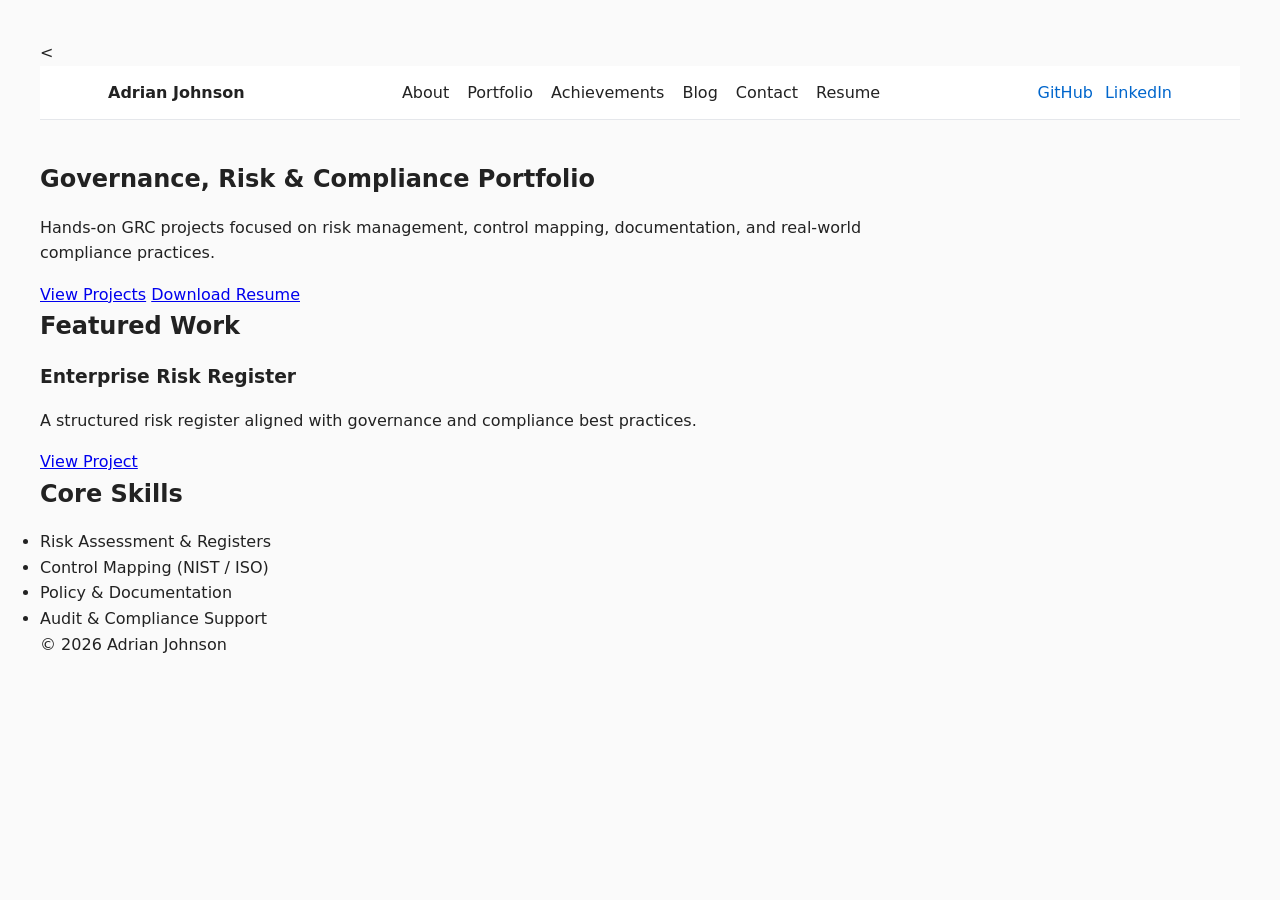
==== index.html @ 7fa9a345 "Add LinkedIn link to navigation" ====
<!DOCTYPE html>
<html lang="en">
<head>
  <meta charset="UTF-8" />
  <meta name="viewport" content="width=device-width, initial-scale=1.0" />

  <title>Adrian Johnson | GRC Portfolio</title>

  <!-- Global CSS -->
  <<link rel="stylesheet" href="/assets/css/styles.css" />
</head>
<body>

  <!-- Sticky Navigation -->
  <header class="site-header">
    <nav class="nav">
      <div class="nav-left">
        <a href="/" class="logo">Adrian Johnson</a>
      </div>

      <ul class="nav-links">
        <li><a href="/about/">About</a></li>

        <li class="dropdown">
          <span>Portfolio</span>
          <ul class="dropdown-menu">
            <li><a href="/projects/">Projects</a></li>
            <li><a href="/experience/">Experience</a></li>
            <li><a href="/skills/">Skills</a></li>
          </ul>
        </li>

        <li class="dropdown">
          <span>Achievements</span>
          <ul class="dropdown-menu">
            <li><a href="/awards/">Awards</a></li>
            <li><a href="/certificates/">Certificates</a></li>
            <li><a href="/education/">Education</a></li>
          </ul>
        </li>

        <li><a href="/blog/">Blog</a></li>
        <li><a href="/contact/">Contact</a></li>
        <li><a href="/docs/Adrian_Johnson_Resume.pdf" target="_blank">Resume</a></li>
      </ul>

      <div class="nav-actions">
        <a href="https://github.com/adrianxjohnson" target="_blank">GitHub</a>
        <a href="https://www.linkedin.com/in/adrian-johnson-964ab7300" target="_blank" rel="noopener">LinkedIn</a>
      </div>
    </nav>
  </header>

  <!-- Hero Section -->
  <main>
    <section class="hero">
      <h1>Governance, Risk & Compliance Portfolio</h1>
      <p>
        Hands-on GRC projects focused on risk management, control mapping,
        documentation, and real-world compliance practices.
      </p>

      <div class="hero-actions">
        <a href="/projects/" class="btn-primary">View Projects</a>
        <a href="/docs/Adrian_Johnson_Resume.pdf" class="btn-secondary" target="_blank" rel="noopener">Download Resume</a>
      </div>
    </section>

    <!-- Featured Work -->
    <section class="featured-work">
      <h2>Featured Work</h2>

      <div class="project-card">
        <h3>Enterprise Risk Register</h3>
        <p>
          A structured risk register aligned with governance and compliance best practices.
        </p>
        <a href="/projects/risk-register/">View Project</a>
      </div>
    </section>

    <!-- Skills Snapshot -->
    <section class="skills-snapshot">
      <h2>Core Skills</h2>
      <ul>
        <li>Risk Assessment & Registers</li>
        <li>Control Mapping (NIST / ISO)</li>
        <li>Policy & Documentation</li>
        <li>Audit & Compliance Support</li>
      </ul>
    </section>
  </main>

  <!-- Footer -->
  <footer class="site-footer">
    <p>&copy; 2026 Adrian Johnson</p>
  </footer>

  <!-- Global JavaScript -->
  <script src="/assets/js/main.js"></script>

</body>
</html>
---- assets/css/styles.css ----
/* Base reset */
* {
  box-sizing: border-box;
  margin: 0;
  padding: 0;
}

body {
  font-family: system-ui, -apple-system, BlinkMacSystemFont, "Segoe UI", Roboto, Arial, sans-serif;
  line-height: 1.6;
  color: #222;
  background-color: #fafafa;
  padding: 40px;
}

/* Layout */
header {
  margin-bottom: 40px;
}

nav ul {
  list-style: none;
  display: flex;
  gap: 20px;
}

nav a {
  text-decoration: none;
  color: #0066cc;
  font-weight: 500;
}

nav a:hover {
  text-decoration: underline;
}

/* Main content */
main {
  max-width: 900px;
}

h1, h2, h3 {
  margin-bottom: 16px;
}

p {
  margin-bottom: 16px;
}

/* =========================
   Sticky Top Navigation
   ========================= */

.site-header {
  position: sticky;
  top: 0;
  z-index: 1000;
  background: #ffffff;
  border-bottom: 1px solid #e5e7eb;
}

.nav {
  max-width: 1100px;
  margin: 0 auto;
  padding: 14px 18px;
  display: flex;
  align-items: center;
  justify-content: space-between;
  gap: 16px;
}

.nav-left .logo {
  font-weight: 700;
  text-decoration: none;
  color: inherit;
}

.nav-links {
  list-style: none;
  display: flex;
  align-items: center;
  gap: 18px;
  margin: 0;
  padding: 0;
}

.nav-links a,
.nav-links span {
  text-decoration: none;
  color: inherit;
  font-weight: 500;
}

.nav-links a:hover {
  text-decoration: underline;
  text-underline-offset: 4px;
}

.nav-actions {
  display: flex;
  align-items: center;
  gap: 12px;
}

.nav-actions a {
  text-decoration: none;
  font-weight: 500;
}

/* =========================
   Dropdown Fix (Item 2C)
   ========================= */

.nav-links li {
  position: relative;
}

.dropdown-menu {
  display: none;
  position: absolute;
  top: 100%;
  left: 0;

  min-width: 200px;
  padding: 10px 0;
  margin-top: 10px;

  background: #ffffff;
  border: 1px solid #e5e7eb;
  border-radius: 10px;

  box-shadow: 0 10px 30px rgba(0, 0, 0, 0.08);
  z-index: 2000;
}

.dropdown-menu li {
  display: block;
}

.dropdown-menu a {
  display: block;
  padding: 10px 14px;
  white-space: nowrap;
}

.dropdown:hover .dropdown-menu {
  display: block;
}

/* =========================
   Nav Polish (Item 2D)
   ========================= */

.dropdown-menu a {
  color: inherit;
  text-decoration: none;
  border-radius: 8px;
}

.dropdown-menu a:hover {
  background: #f3f4f6;
}
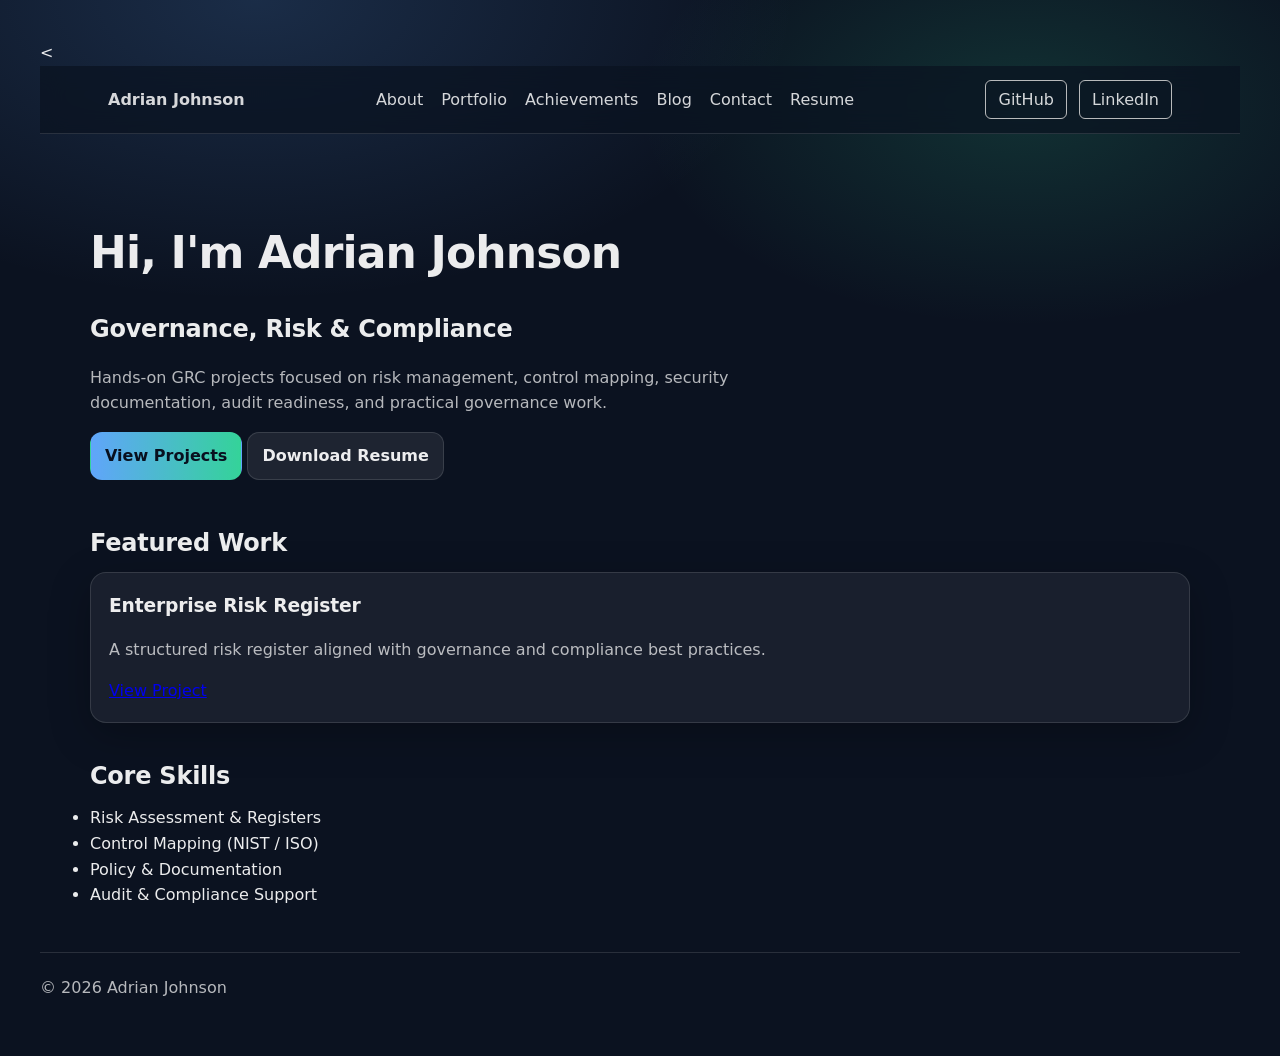
==== commit c27b300a: "Update index.html" ====
--- a/index.html
+++ b/index.html
@@ -45,7 +45,7 @@
       </ul>
 
       <div class="nav-actions">
-        <a href="https://github.com/adrianxjohnson" target="_blank">GitHub</a>
+        <a href="https://github.com/adrianxjohnson" target="_blank" rel="noopener">GitHub</a>
         <a href="https://www.linkedin.com/in/adrian-johnson-964ab7300" target="_blank" rel="noopener">LinkedIn</a>
       </div>
     </nav>
@@ -54,10 +54,13 @@
   <!-- Hero Section -->
   <main>
     <section class="hero">
-      <h1>Governance, Risk & Compliance Portfolio</h1>
+      <h1>Hi, I'm Adrian Johnson</h1>
+<h2>Governance, Risk & Compliance</h2>
       <p>
-        Hands-on GRC projects focused on risk management, control mapping,
-        documentation, and real-world compliance practices.
+        <p>
+  Hands-on GRC projects focused on risk management, control mapping,
+  security documentation, audit readiness, and practical governance work.
+</p>
       </p>
 
       <div class="hero-actions">
--- a/assets/css/styles.css
+++ b/assets/css/styles.css
@@ -157,6 +157,196 @@
   border-radius: 8px;
 }
 
+.nav-actions a {
+  padding: 6px 12px;
+  border: 1px solid #ccc;
+  border-radius: 6px;
+  text-decoration: none;
+  font-weight: 500;
+}
+
 .dropdown-menu a:hover {
   background: #f3f4f6;
 }
+
+/* =========================
+   Modern Portfolio Theme
+   (Jhaxce-inspired look)
+   Paste at bottom of styles.css
+========================= */
+
+:root{
+  --bg: #0b1220;
+  --panel: rgba(255,255,255,.06);
+  --panel-strong: rgba(255,255,255,.10);
+  --text: rgba(255,255,255,.92);
+  --muted: rgba(255,255,255,.70);
+  --border: rgba(255,255,255,.12);
+  --shadow: 0 18px 50px rgba(0,0,0,.35);
+  --radius: 16px;
+
+  --primary: #60a5fa;
+  --primary-2: #34d399;
+}
+
+/* Page background + type */
+body{
+  background:
+    radial-gradient(900px 500px at 20% 0%, rgba(96,165,250,.18), transparent 60%),
+    radial-gradient(700px 400px at 80% 10%, rgba(52,211,153,.16), transparent 55%),
+    var(--bg);
+  color: var(--text);
+}
+
+main{
+  max-width: 1100px;
+  margin: 0 auto;
+}
+
+/* Sticky header: darker glass */
+.site-header{
+  background: rgba(11,18,32,.72);
+  backdrop-filter: blur(12px);
+  border-bottom: 1px solid var(--border);
+}
+
+/* Nav links */
+.nav a, .nav-links a, .nav-links span{
+  color: var(--text);
+  opacity: .9;
+}
+.nav a:hover, .nav-links a:hover{
+  opacity: 1;
+  text-decoration: none;
+}
+
+/* Dropdown menu panel look */
+.dropdown-menu{
+  background: rgba(15,23,42,.92);
+  border: 1px solid var(--border);
+  border-radius: 14px;
+  box-shadow: var(--shadow);
+  padding: 8px;
+}
+.dropdown-menu a{
+  border-radius: 10px;
+}
+.dropdown-menu a:hover{
+  background: rgba(255,255,255,.08);
+}
+
+/* Hero section spacing + big type */
+.hero{
+  padding: 56px 0 10px;
+}
+.hero h1{
+  font-size: 44px;
+  line-height: 1.05;
+  margin-bottom: 10px;
+  letter-spacing: -0.02em;
+}
+.hero p{
+  color: var(--muted);
+  font-size: 16px;
+  max-width: 70ch;
+}
+
+/* The “pill” status badge (like “Available for opportunities”) */
+.hero .status,
+.status-pill{
+  display: inline-flex;
+  align-items: center;
+  gap: 8px;
+  padding: 8px 12px;
+  border-radius: 999px;
+  background: rgba(255,255,255,.08);
+  border: 1px solid var(--border);
+  color: var(--text);
+  margin-bottom: 14px;
+  font-size: 14px;
+}
+
+/* Buttons (hero CTA) */
+.btn-primary, .btn-secondary{
+  display: inline-flex;
+  align-items: center;
+  justify-content: center;
+  gap: 8px;
+  padding: 10px 14px;
+  border-radius: 12px;
+  font-weight: 600;
+  text-decoration: none;
+  border: 1px solid transparent;
+}
+.btn-primary{
+  background: linear-gradient(90deg, var(--primary), var(--primary-2));
+  color: #08101f;
+}
+.btn-secondary{
+  background: rgba(255,255,255,.08);
+  color: var(--text);
+  border-color: var(--border);
+}
+.btn-primary:hover, .btn-secondary:hover{
+  transform: translateY(-1px);
+}
+
+/* Make Featured Work look like modern “cards” */
+.featured-work{
+  margin-top: 26px;
+}
+.project-card{
+  background: rgba(255,255,255,.06);
+  border: 1px solid var(--border);
+  border-radius: var(--radius);
+  padding: 18px;
+  box-shadow: 0 12px 40px rgba(0,0,0,.25);
+  transition: transform .15s ease, border-color .15s ease;
+}
+.project-card:hover{
+  transform: translateY(-2px);
+  border-color: rgba(96,165,250,.35);
+}
+.project-card p{
+  color: var(--muted);
+}
+
+/* Tag “chips” (for tech labels) */
+.tag, .chip{
+  display: inline-flex;
+  align-items: center;
+  padding: 6px 10px;
+  border-radius: 999px;
+  background: rgba(255,255,255,.08);
+  border: 1px solid var(--border);
+  color: var(--text);
+  font-size: 13px;
+  margin: 6px 6px 0 0;
+}
+
+/* Section headings rhythm */
+h2{
+  margin-top: 34px;
+  margin-bottom: 10px;
+  letter-spacing: -0.01em;
+}
+h3{
+  letter-spacing: -0.01em;
+}
+
+/* Footer polish */
+footer{
+  margin-top: 44px;
+  padding-top: 22px;
+  border-top: 1px solid var(--border);
+  color: var(--muted);
+}
+
+.project-card {
+  transition: transform .18s ease, box-shadow .18s ease;
+}
+
+.project-card:hover {
+  transform: translateY(-6px);
+  box-shadow: 0 20px 45px rgba(0,0,0,.35);
+}
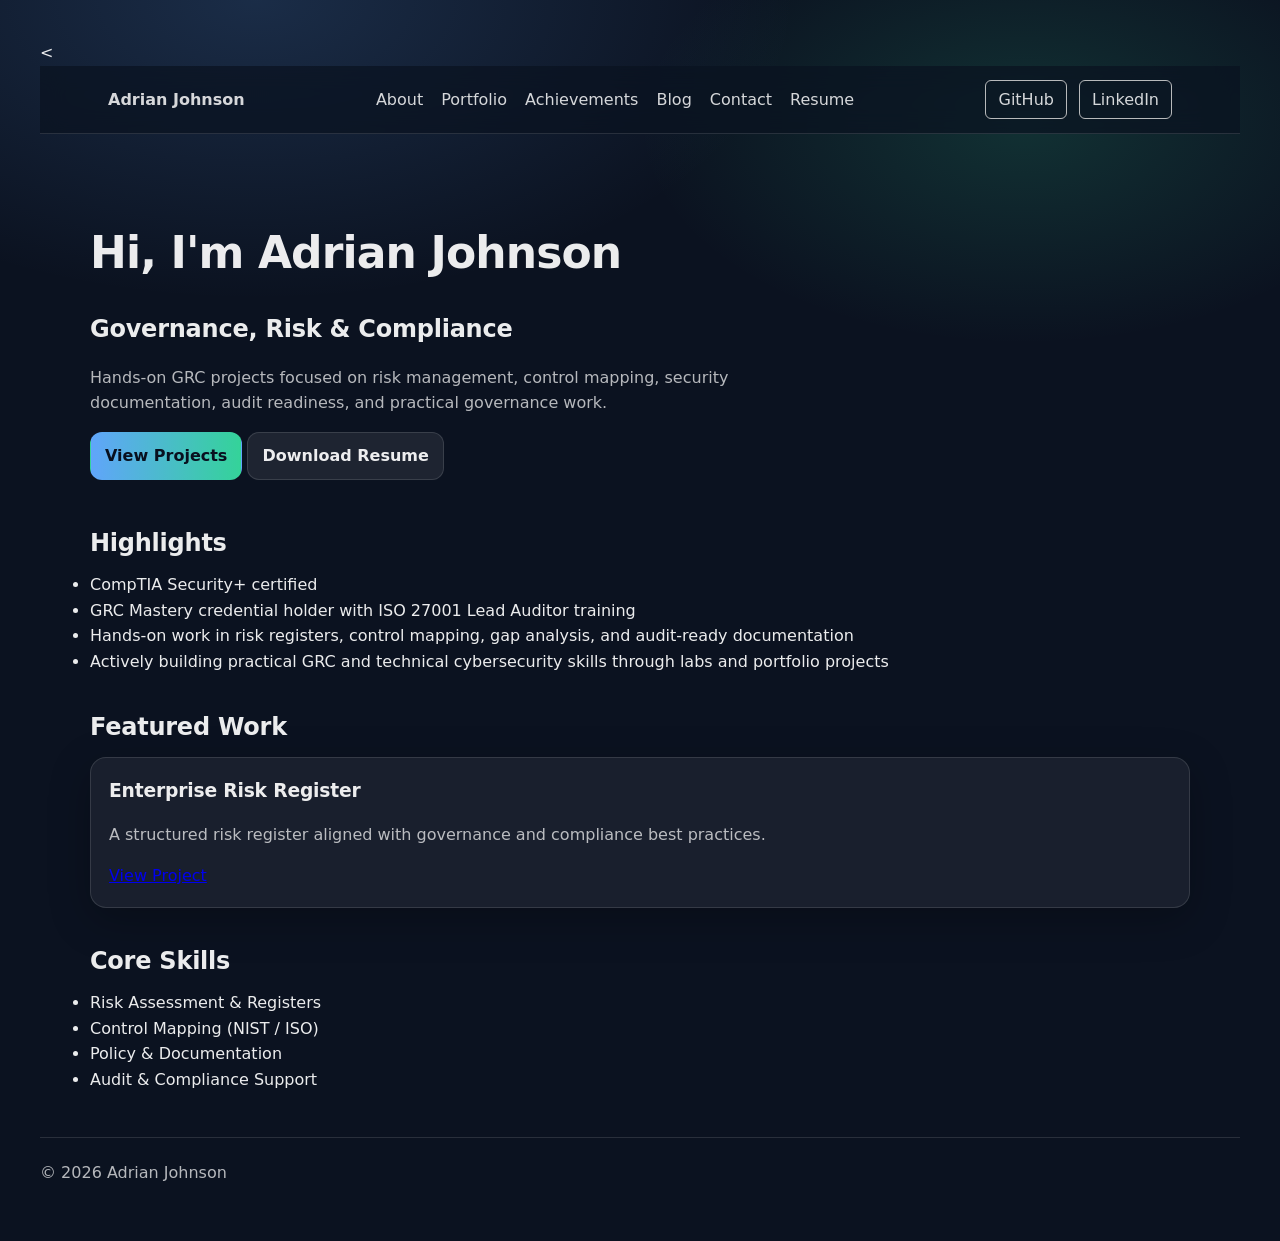
==== commit 47beaa3a: "Update index.html" ====
--- a/index.html
+++ b/index.html
@@ -69,6 +69,16 @@
       </div>
     </section>
 
+    <section class="highlights">
+  <h2>Highlights</h2>
+  <ul>
+    <li>CompTIA Security+ certified</li>
+    <li>GRC Mastery credential holder with ISO 27001 Lead Auditor training</li>
+    <li>Hands-on work in risk registers, control mapping, gap analysis, and audit-ready documentation</li>
+    <li>Actively building practical GRC and technical cybersecurity skills through labs and portfolio projects</li>
+  </ul>
+</section>
+
     <!-- Featured Work -->
     <section class="featured-work">
       <h2>Featured Work</h2>
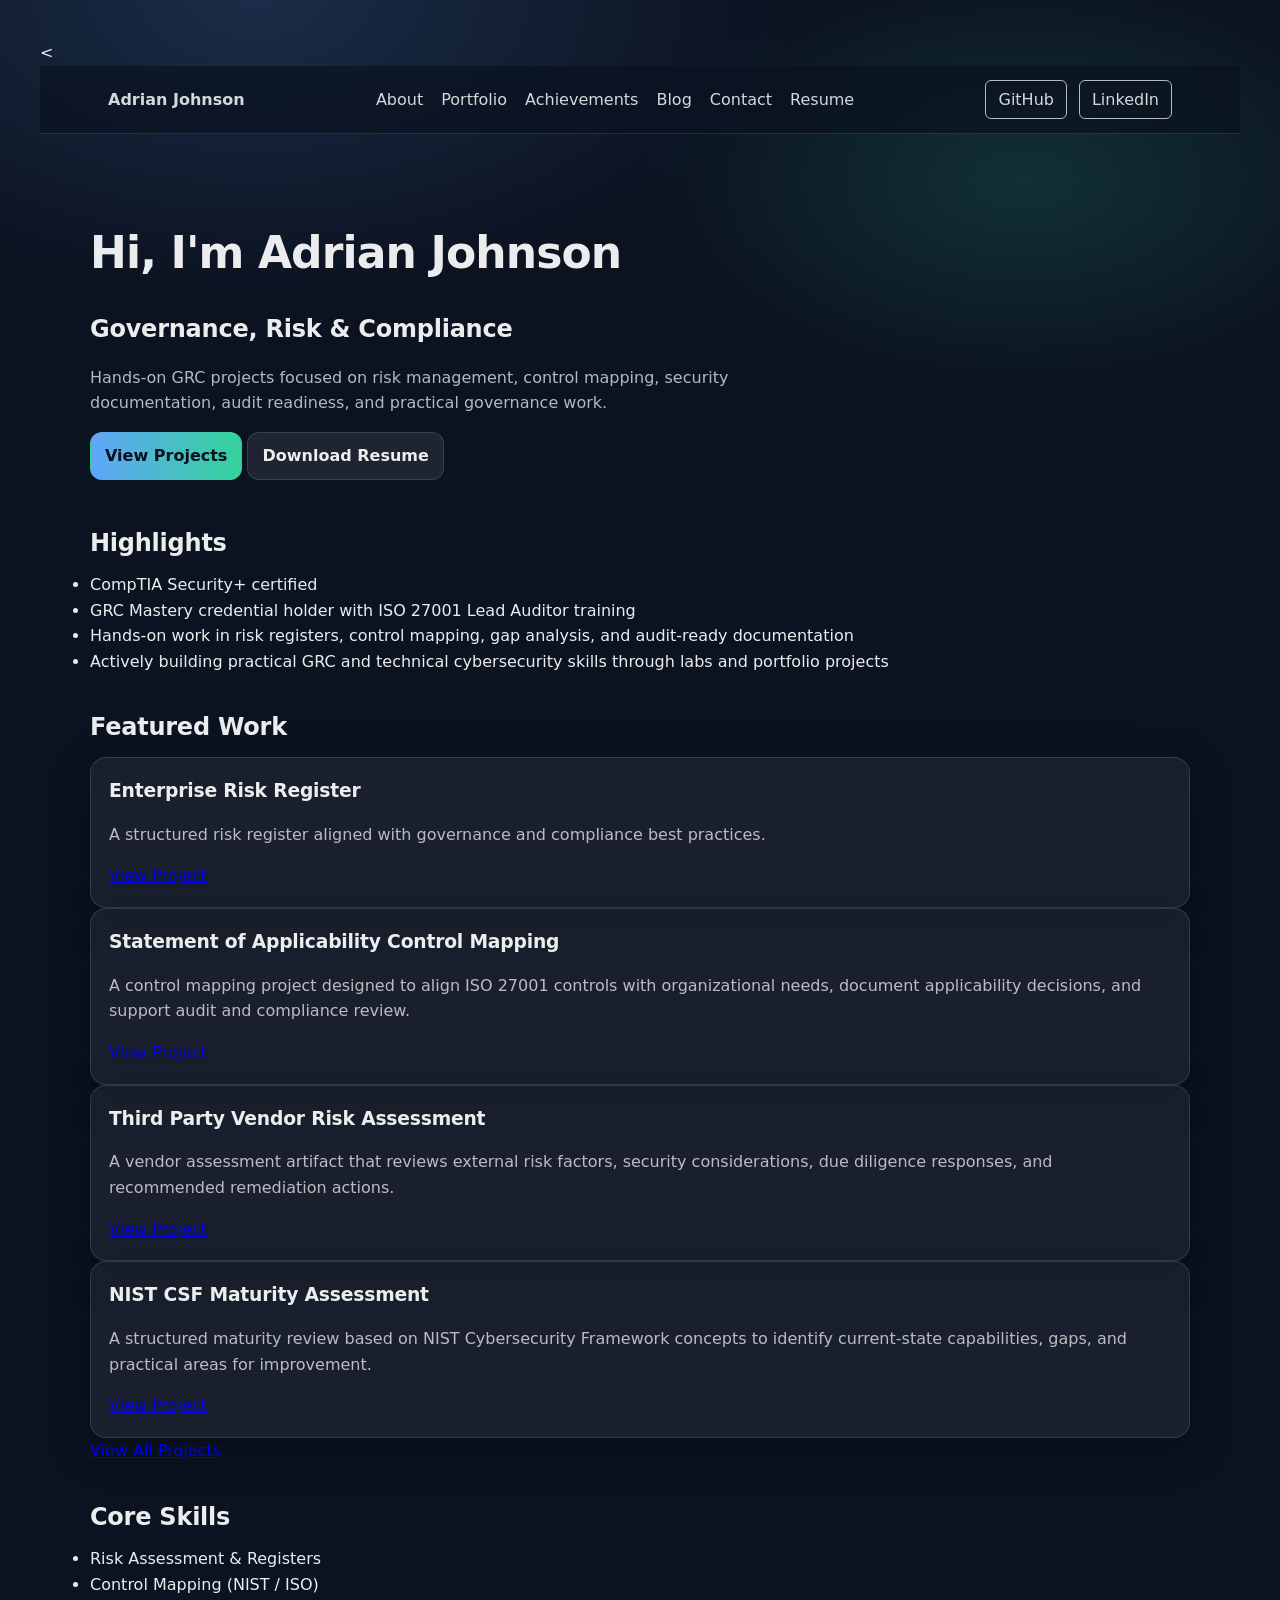
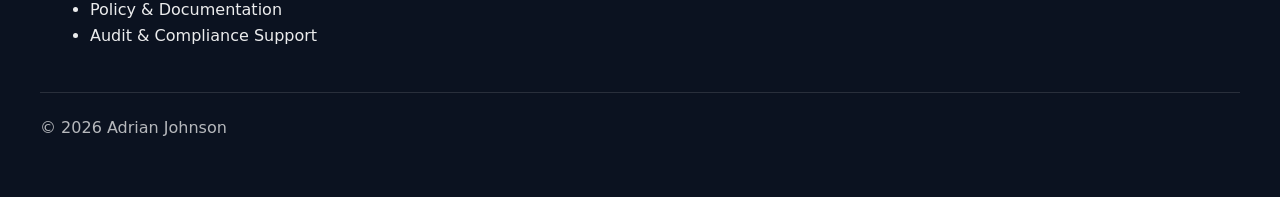
==== commit e38f923d: "Update index.html" ====
--- a/index.html
+++ b/index.html
@@ -90,6 +90,35 @@
         </p>
         <a href="/projects/risk-register/">View Project</a>
       </div>
+
+      <div class="project-card">
+  <h3>Statement of Applicability Control Mapping</h3>
+  <p>
+    A control mapping project designed to align ISO 27001 controls with organizational needs,
+    document applicability decisions, and support audit and compliance review.
+  </p>
+  <a href="/projects/soa-control-mapping/">View Project</a>
+</div>
+
+<div class="project-card">
+  <h3>Third Party Vendor Risk Assessment</h3>
+  <p>
+    A vendor assessment artifact that reviews external risk factors, security considerations,
+    due diligence responses, and recommended remediation actions.
+  </p>
+  <a href="/projects/vendor-risk/">View Project</a>
+</div>
+
+<div class="project-card">
+  <h3>NIST CSF Maturity Assessment</h3>
+  <p>
+    A structured maturity review based on NIST Cybersecurity Framework concepts to identify
+    current-state capabilities, gaps, and practical areas for improvement.
+  </p>
+  <a href="/projects/nist-csf-maturity/">View Project</a>
+</div>
+
+<p><a href="/projects/">View All Projects</a></p>
     </section>
 
     <!-- Skills Snapshot -->
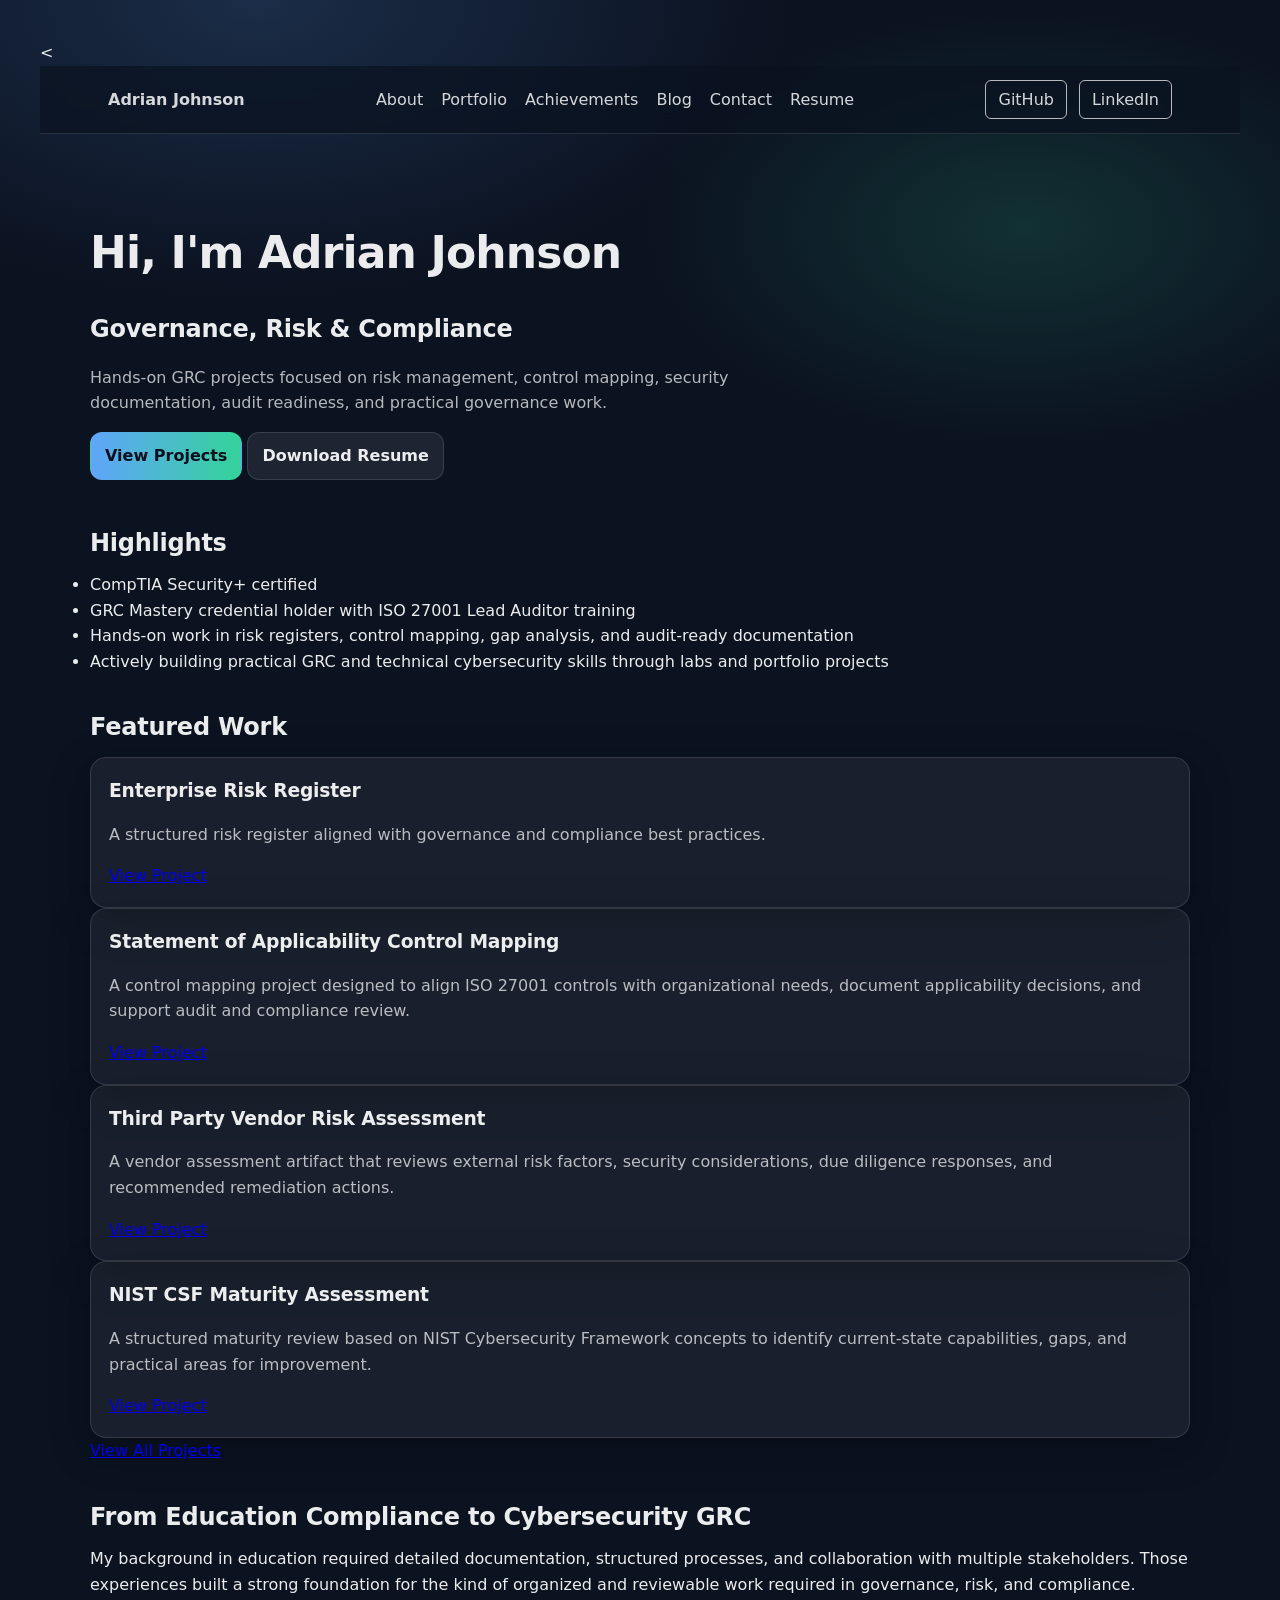
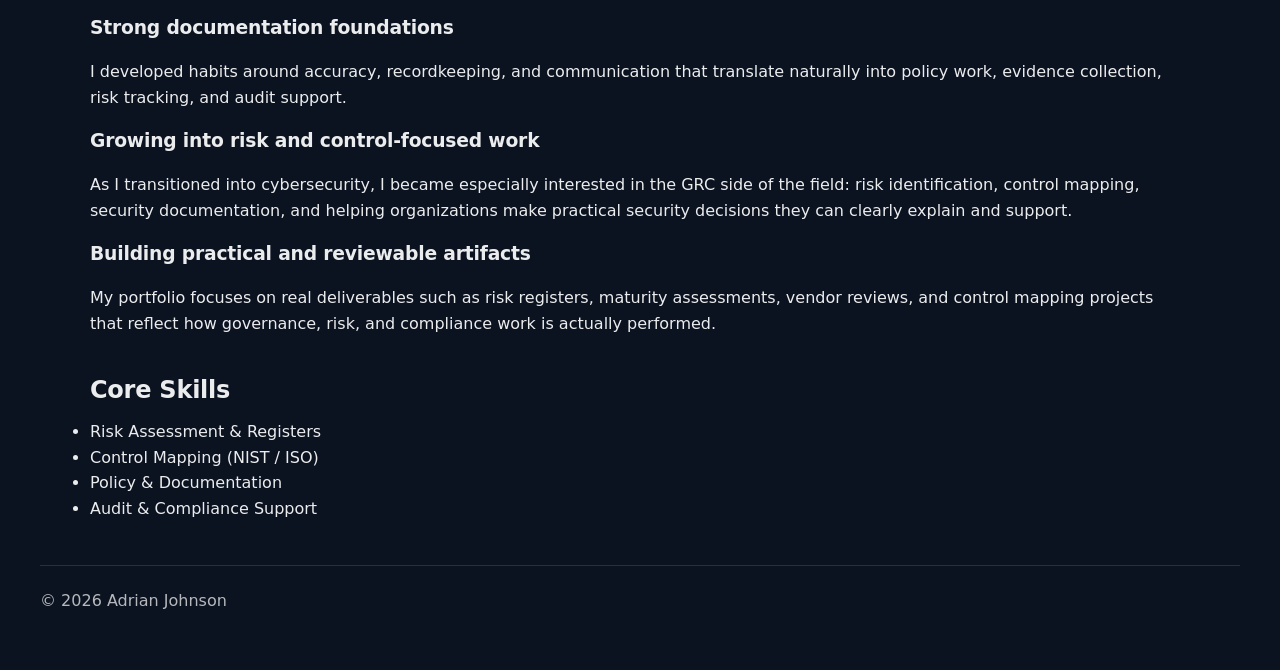
==== commit fc24990d: "Update index.html" ====
--- a/index.html
+++ b/index.html
@@ -121,6 +121,37 @@
 <p><a href="/projects/">View All Projects</a></p>
     </section>
 
+    <section class="journey">
+  <h2>From Education Compliance to Cybersecurity GRC</h2>
+  <p>
+    My background in education required detailed documentation, structured processes,
+    and collaboration with multiple stakeholders. Those experiences built a strong
+    foundation for the kind of organized and reviewable work required in governance,
+    risk, and compliance.
+  </p>
+
+  <h3>Strong documentation foundations</h3>
+  <p>
+    I developed habits around accuracy, recordkeeping, and communication that translate
+    naturally into policy work, evidence collection, risk tracking, and audit support.
+  </p>
+
+  <h3>Growing into risk and control-focused work</h3>
+  <p>
+    As I transitioned into cybersecurity, I became especially interested in the GRC side
+    of the field: risk identification, control mapping, security documentation, and
+    helping organizations make practical security decisions they can clearly explain
+    and support.
+  </p>
+
+  <h3>Building practical and reviewable artifacts</h3>
+  <p>
+    My portfolio focuses on real deliverables such as risk registers, maturity
+    assessments, vendor reviews, and control mapping projects that reflect how
+    governance, risk, and compliance work is actually performed.
+  </p>
+</section>
+
     <!-- Skills Snapshot -->
     <section class="skills-snapshot">
       <h2>Core Skills</h2>
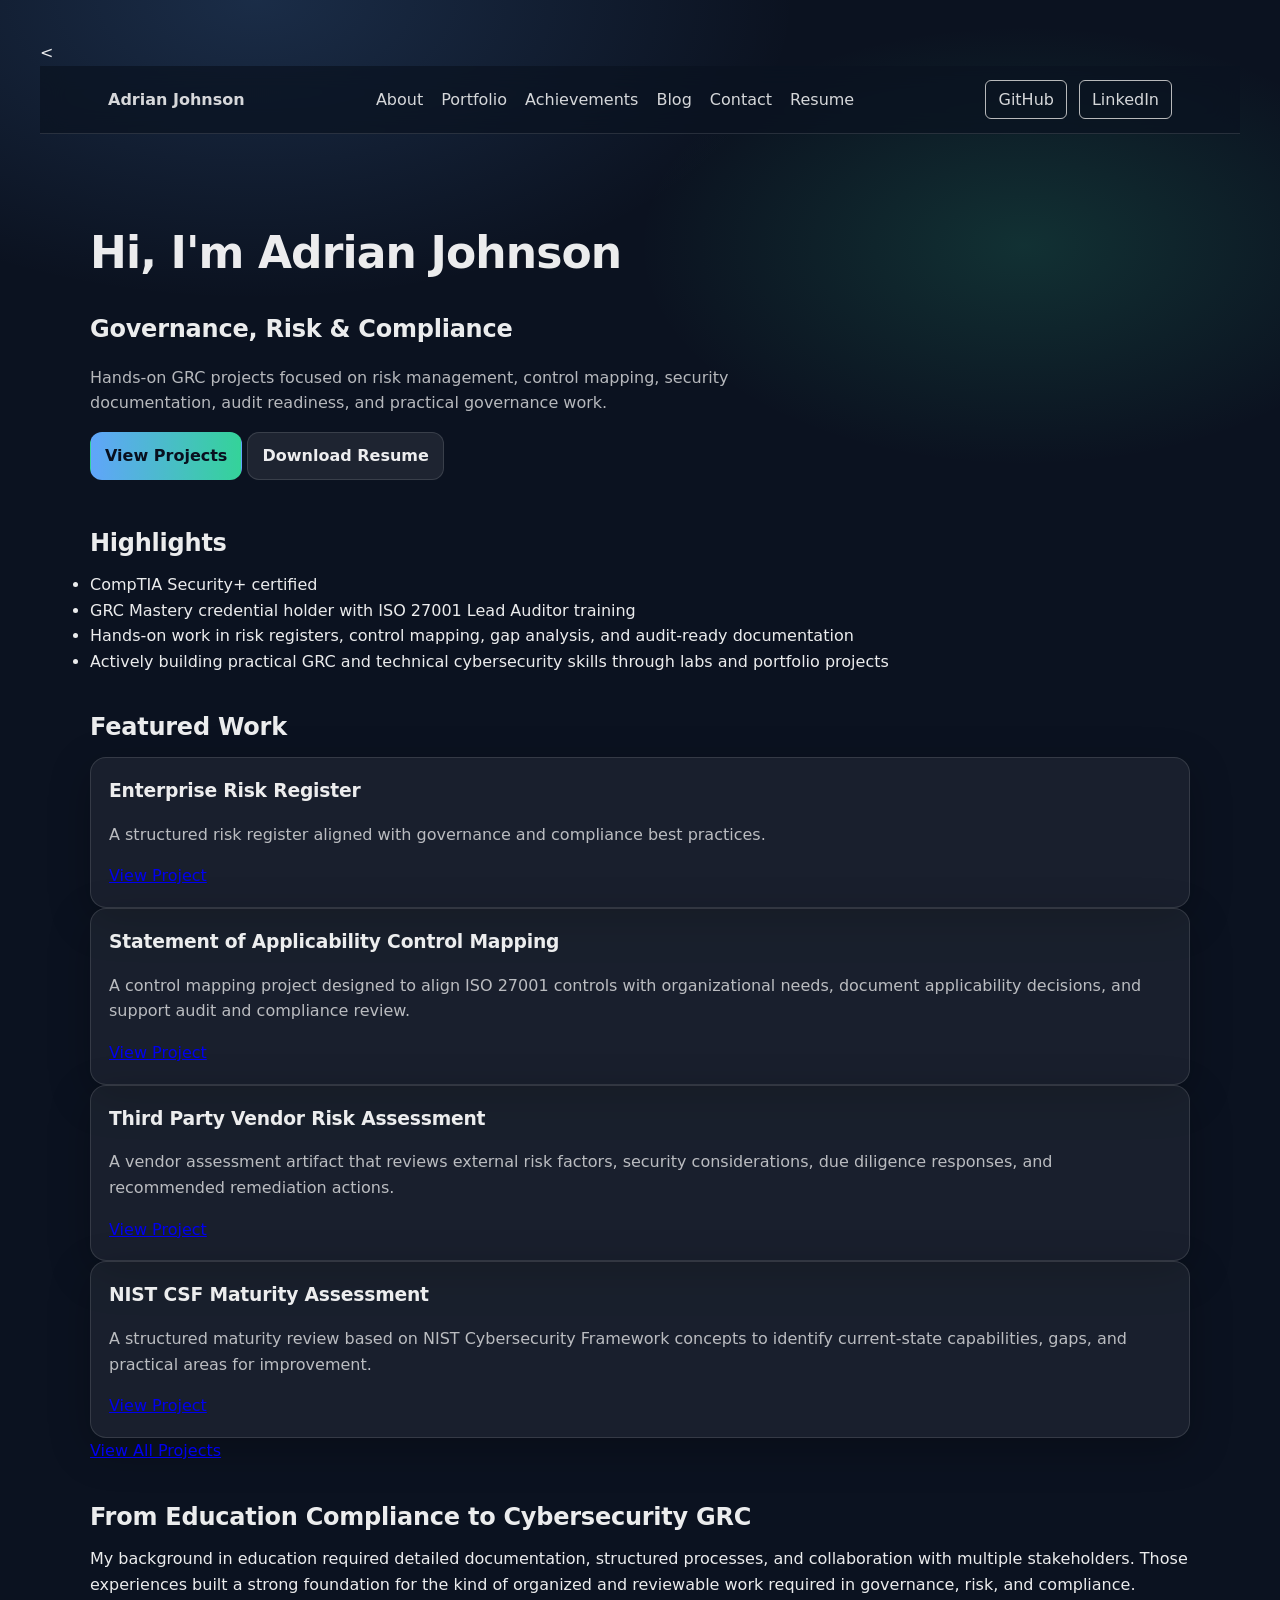
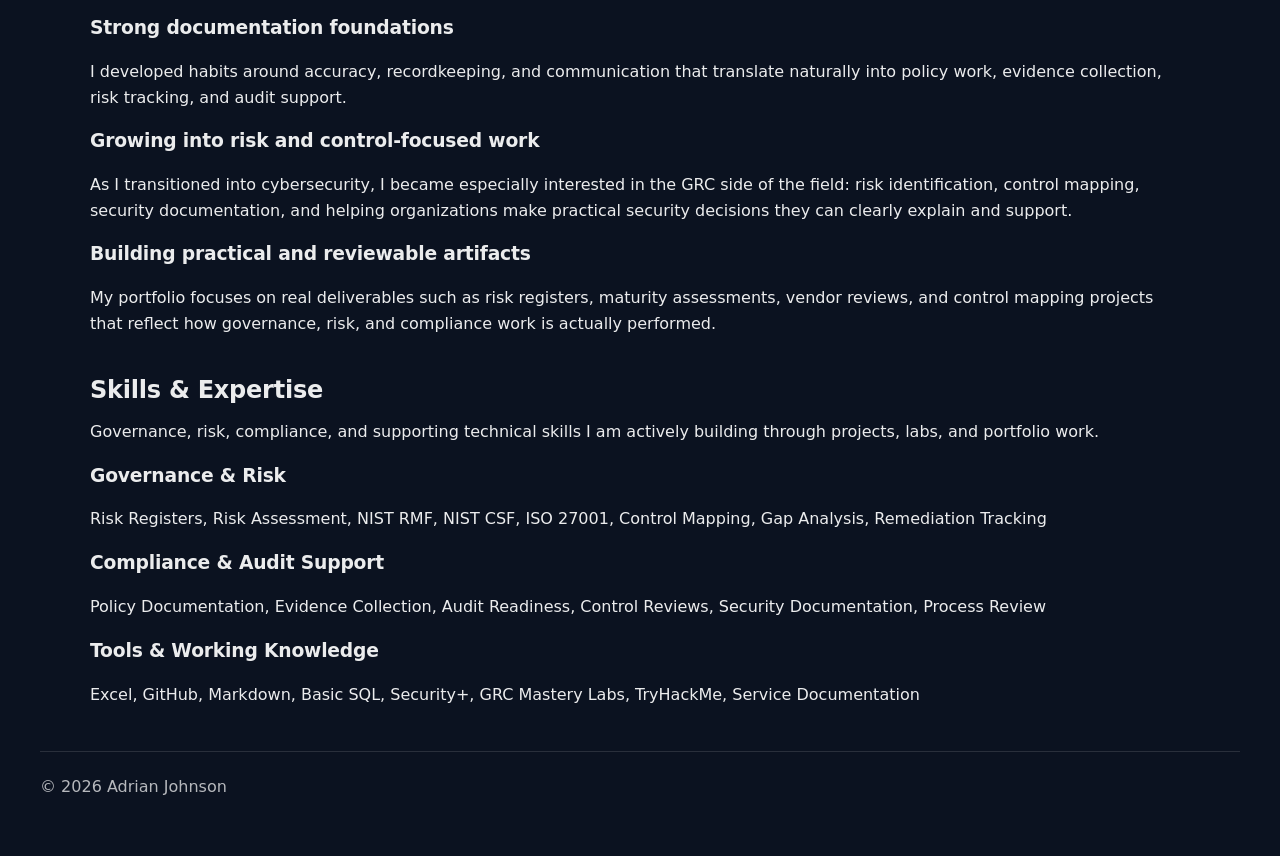
==== commit dda19632: "Update index.html" ====
--- a/index.html
+++ b/index.html
@@ -154,13 +154,29 @@
 
     <!-- Skills Snapshot -->
     <section class="skills-snapshot">
-      <h2>Core Skills</h2>
-      <ul>
-        <li>Risk Assessment & Registers</li>
-        <li>Control Mapping (NIST / ISO)</li>
-        <li>Policy & Documentation</li>
-        <li>Audit & Compliance Support</li>
-      </ul>
+      <h2>Skills &amp; Expertise</h2>
+<p>
+  Governance, risk, compliance, and supporting technical skills I am actively building
+  through projects, labs, and portfolio work.
+</p>
+
+<h3>Governance &amp; Risk</h3>
+<p>
+  Risk Registers, Risk Assessment, NIST RMF, NIST CSF, ISO 27001, Control Mapping,
+  Gap Analysis, Remediation Tracking
+</p>
+
+<h3>Compliance &amp; Audit Support</h3>
+<p>
+  Policy Documentation, Evidence Collection, Audit Readiness, Control Reviews,
+  Security Documentation, Process Review
+</p>
+
+<h3>Tools &amp; Working Knowledge</h3>
+<p>
+  Excel, GitHub, Markdown, Basic SQL, Security+, GRC Mastery Labs, TryHackMe,
+  Service Documentation
+</p>
     </section>
   </main>
 
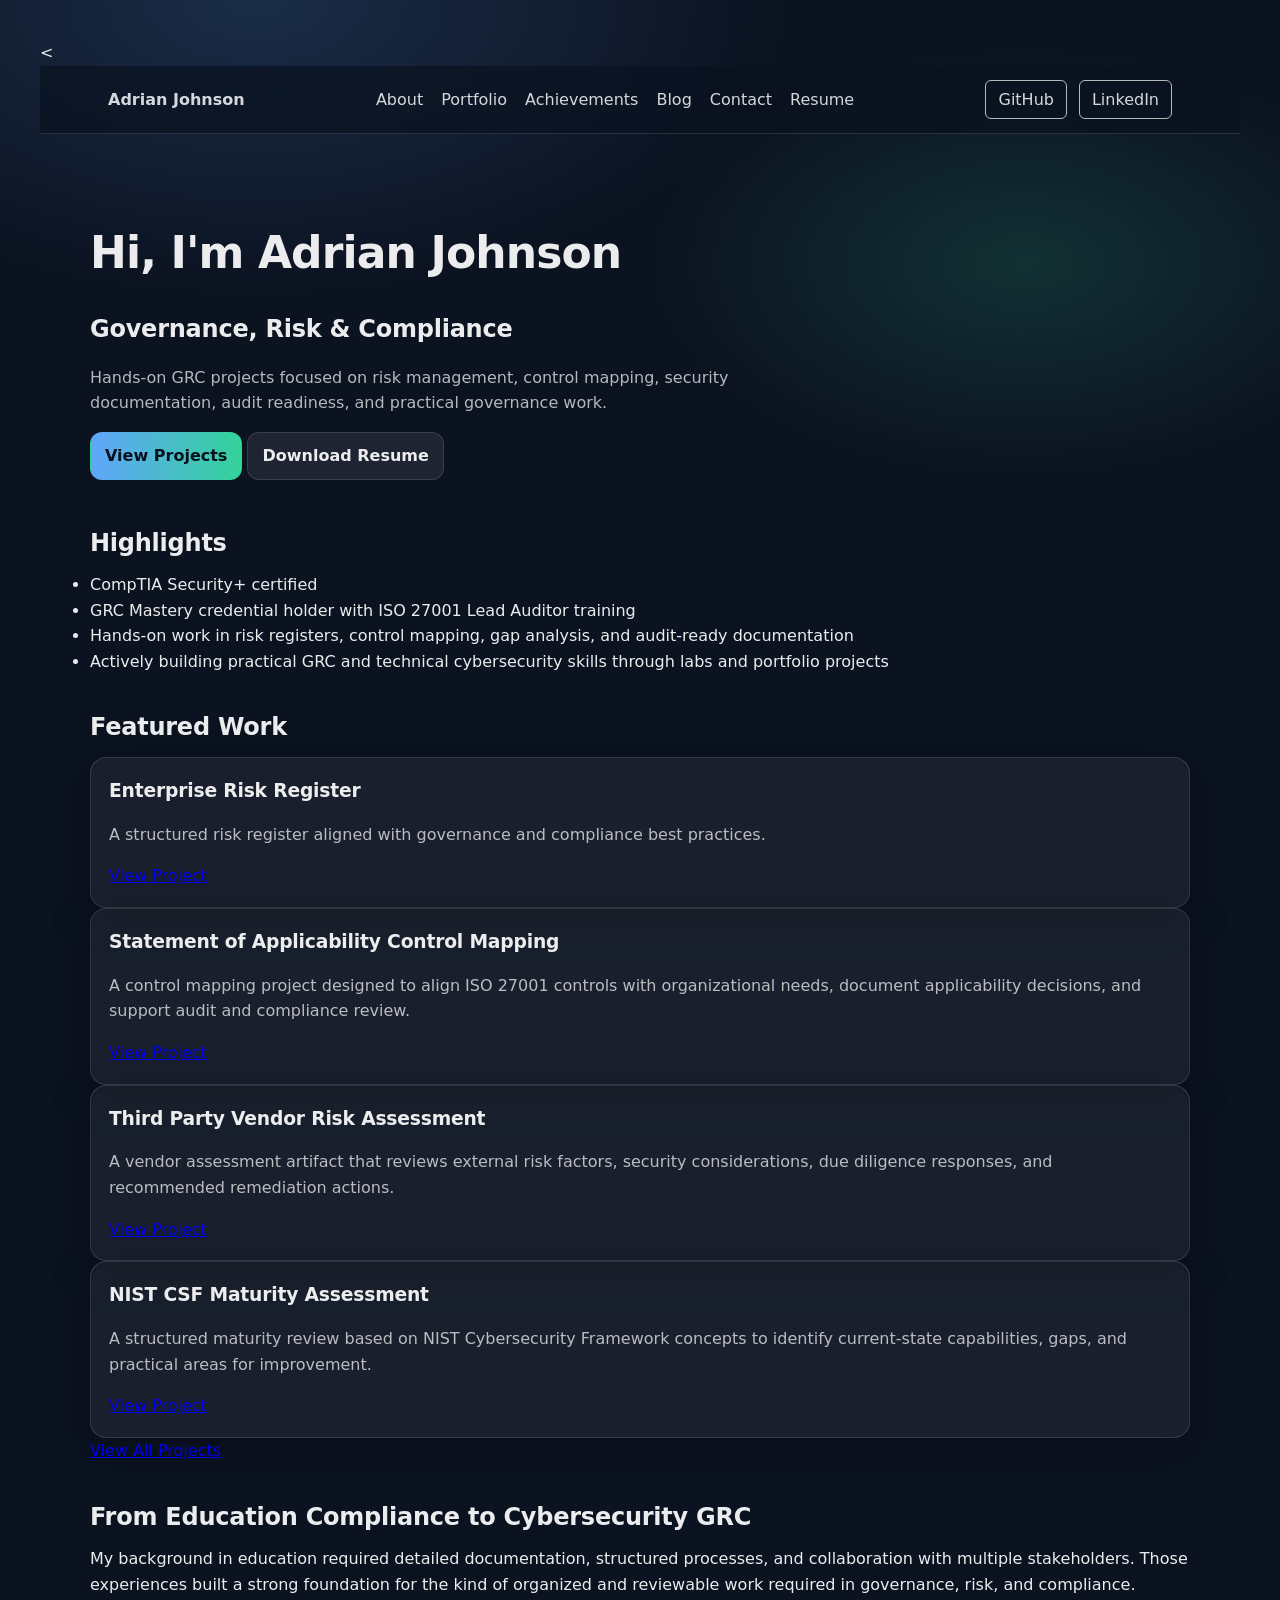
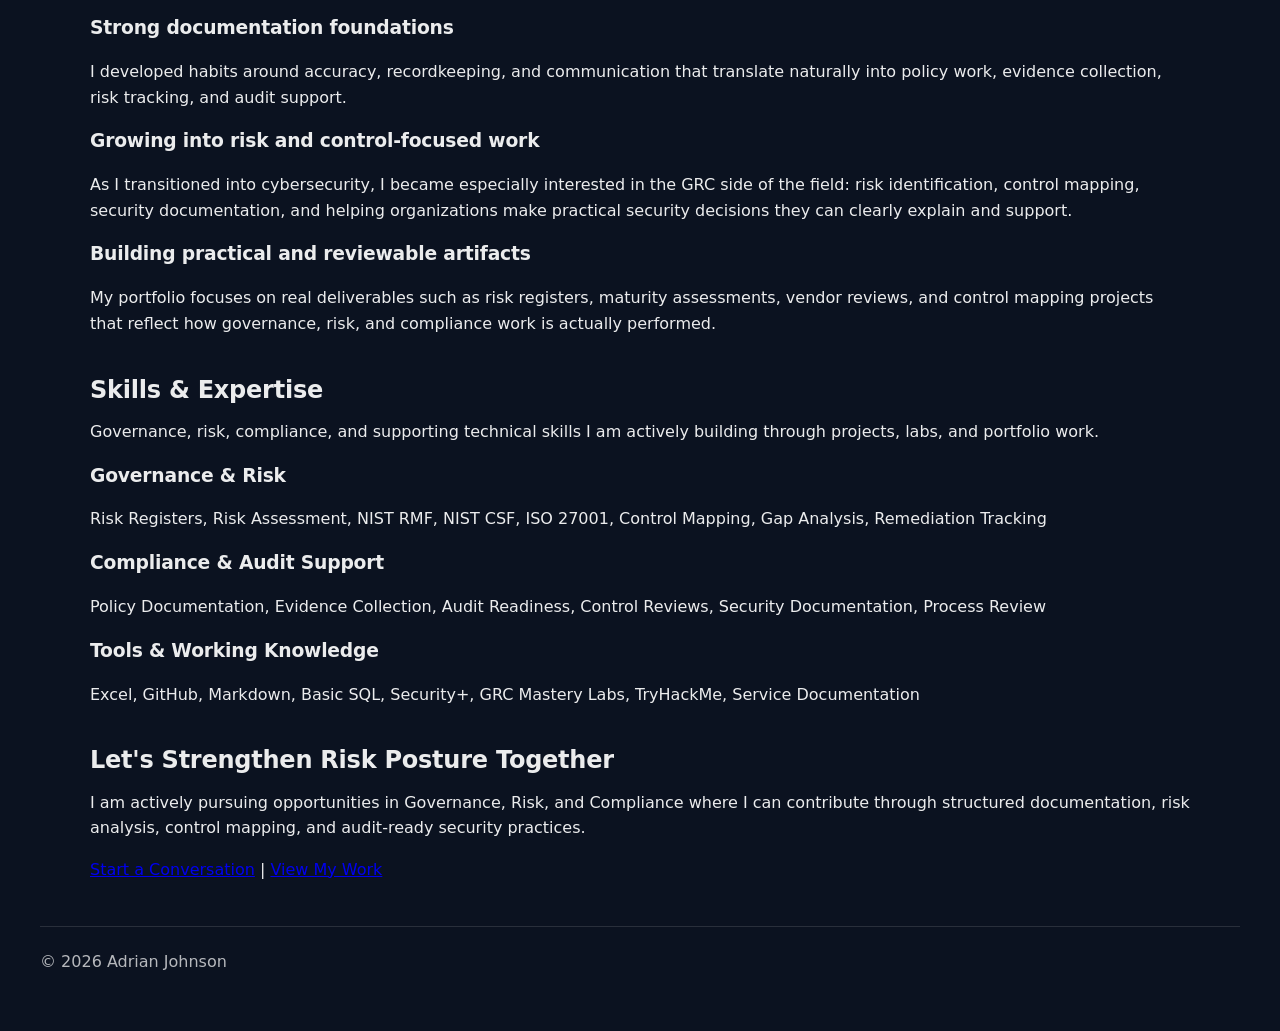
==== commit 70d5fe4d: "Update index.html" ====
--- a/index.html
+++ b/index.html
@@ -178,6 +178,21 @@
   Service Documentation
 </p>
     </section>
+
+    <section class="cta">
+  <h2>Let's Strengthen Risk Posture Together</h2>
+  <p>
+    I am actively pursuing opportunities in Governance, Risk, and Compliance where I can
+    contribute through structured documentation, risk analysis, control mapping, and
+    audit-ready security practices.
+  </p>
+
+  <p>
+    <a href="/contact/">Start a Conversation</a> |
+    <a href="/projects/">View My Work</a>
+  </p>
+</section>
+    
   </main>
 
   <!-- Footer -->
